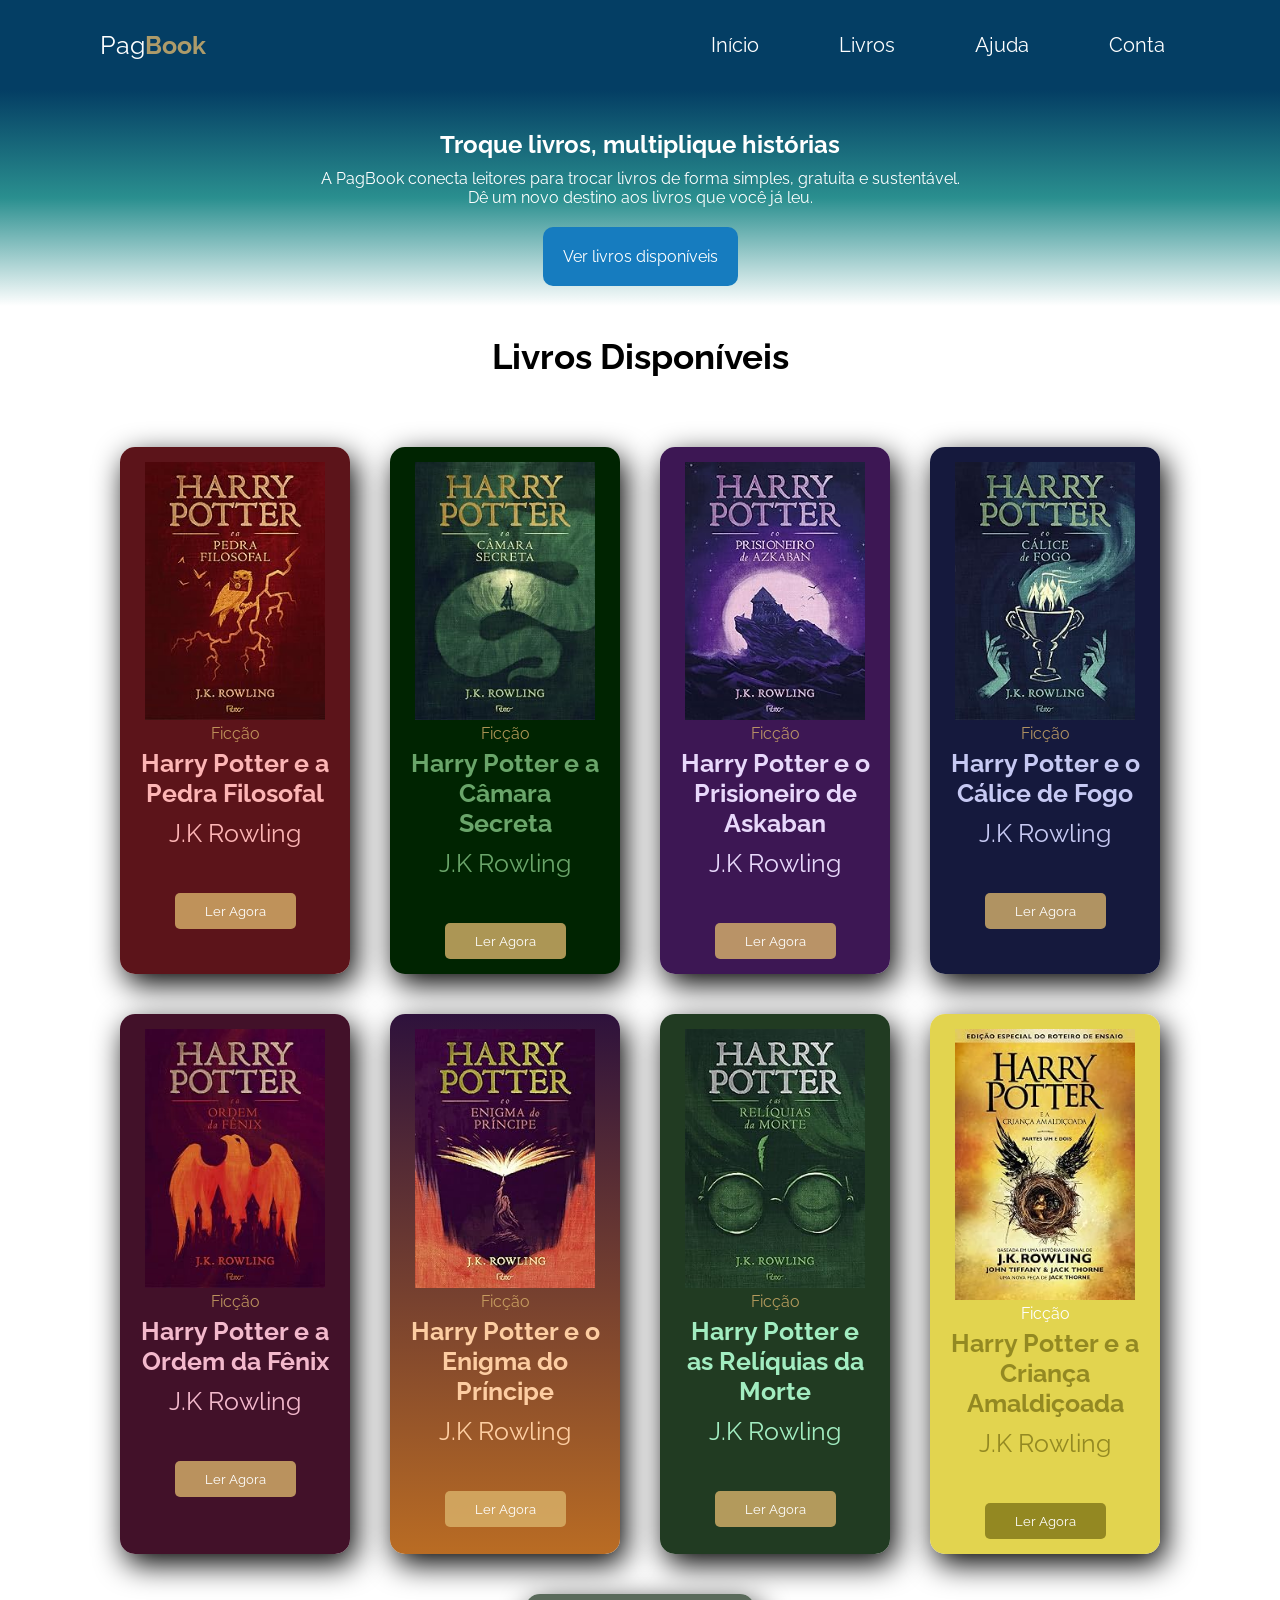
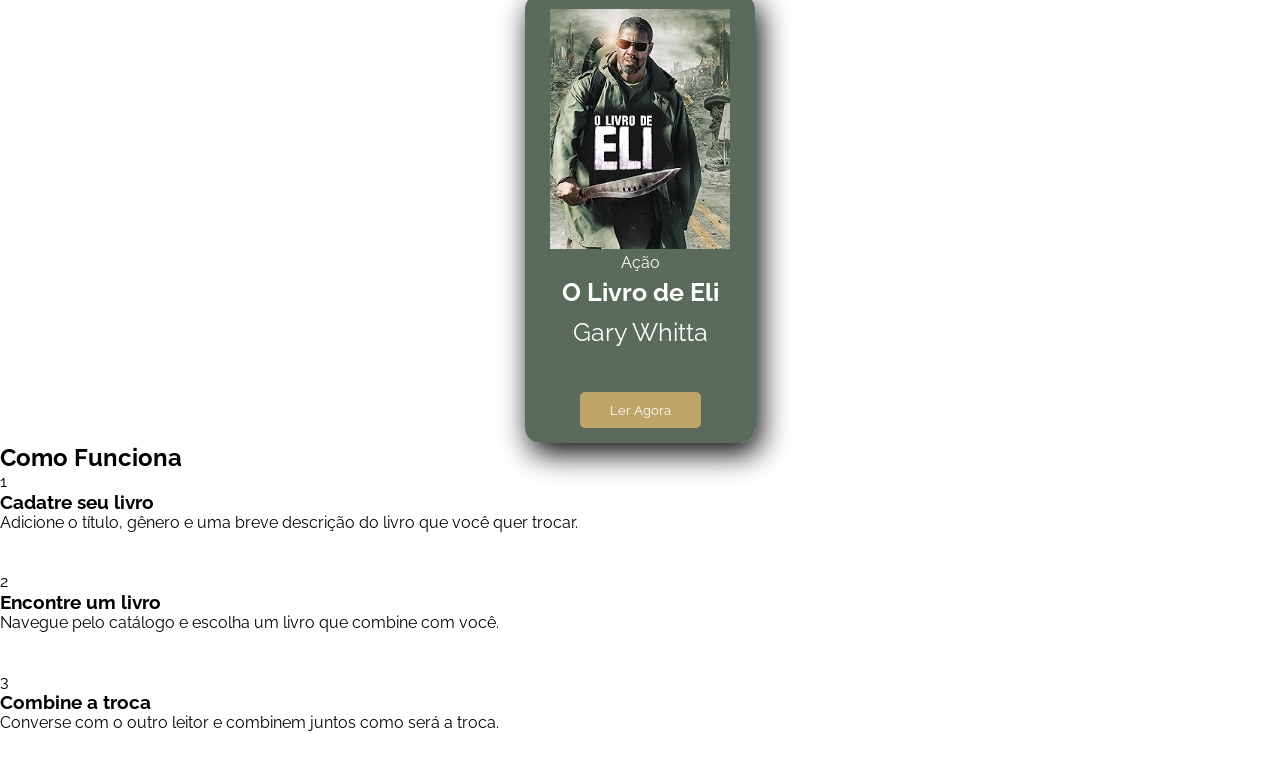
==== troca-livros/index.html @ a3a56540 "Add files via upload" ====
<!DOCTYPE html>
<html lang="pt-br">

<head>
    <meta charset="UTF-8">
    <meta name="viewport" content="width=device-width, initial-scale=1.0">
    <link rel="stylesheet" href="style.css">
    <title>Troca Livros</title>
</head>

<body>

     <!------ Nome Logo ------>

    <header>
        <div id="nome-logo">Pag<span>Book</span></div>
        <nav>
            <ul>
                <li> <a class="menu" href="#"> Início </a> </li>
                <li> <a class="menu" href="#"> Livros </a> </li>
                <li> <a class="menu" href="#"> Ajuda </a> </li>
                <li> <a class="menu" href="#"> Conta </a></li>
            </ul>
        </nav>
    </header>

    <!------ Banner Principal ------>

    <section class="banner-principal">
        <h1>Troque livros, multiplique histórias</h1>
        <p>A PagBook conecta leitores para trocar livros de forma simples, gratuita e sustentável. <br> Dê um novo
            destino aos livros que você já leu.</p>
        <a id="btn-ver-livros" href="#livros"> Ver livros disponíveis</a>

    </section>

    <h2 class="area-titulo"> Livros Disponíveis </h2>

    <!------ Grade Livros ------>

    <section class="grade-livros">

        <div class="card-livro">
            <img src="img/harry-potter-e-a-pedra-filosofal.jpg" alt="" class="foto-livro">
            <div class="info-livro">
                <span class="categoria-livro"> Ficção </span>
                <h3 class="titulo-livro"> Harry Potter e a Pedra Filosofal </h3>
                <p class="titulo-livro"> J.K Rowling </p>
                <button class="btn-livros">Ler Agora</button>
            </div>
        </div>
        
        <div class="card-livro fundo-livro-verde-escuro">
            <img src="img/harry-potter-e-a-camara-secreta.jpg" alt="" class="foto-livro">
            <div class="info-livro">
                <span class="categoria-livro"> Ficção </span>
                <h3 class="titulo-livro titulo-livro-verde-escuro"> Harry Potter e a Câmara Secreta</h3>
                <p class="titulo-livro titulo-livro-verde-escuro"> J.K Rowling </p>
                <button class="btn-livros btn-livros-verde-escuro">Ler Agora</button>
            </div>
        </div>

        <div class="card-livro fundo-livro-roxo">
            <img src="img/harry-potter-e-o-prisioneiro-de-askaban.jpg" alt="" class="foto-livro">
            <div class="info-livro">
                <span class="categoria-livro"> Ficção </span>
                <h3 class="titulo-livro titulo-livro-roxo"> Harry Potter e o Prisioneiro de Askaban </h3>
                <p class="titulo-livro titulo-livro-roxo"> J.K Rowling </p>
                <button class="btn-livros btn-livros-roxo">Ler Agora</button>
            </div>
        </div>

        <div class="card-livro fundo-livro-azul">
            <img src="img/harry-potter-e-o-calice-de-fogo.jpg" alt="" class="foto-livro">
            <div class="info-livro">
                <span class="categoria-livro"> Ficção </span>
                <h3 class="titulo-livro titulo-livro-azul"> Harry Potter e o Cálice de Fogo</h3>
                <p class="titulo-livro titulo-livro-azul"> J.K Rowling </p>
                <button class="btn-livros btn-livros-azul">Ler Agora</button>
            </div>
        </div>

        <div class="card-livro fundo-livro-vinho">
            <img src="img/harry-potter-e-a-ordem-da-fenix.jpg" alt="" class="foto-livro">
            <div class="info-livro">
                <span class="categoria-livro"> Ficção </span>
                <h3 class="titulo-livro titulo-livro-vinho"> Harry Potter e a Ordem da Fênix</h3>
                <p class="titulo-livro titulo-livro-vinho"> J.K Rowling </p>
                <button class="btn-livros btn-livros-vinho">Ler Agora</button>
            </div>
        </div>

        <div class="card-livro fundo-livro-laranja">
            <img src="img/harry-potter-e-o-enigma-do-priscipe.jpg" alt="" class="foto-livro">
            <div class="info-livro">
                <span class="categoria-livro"> Ficção </span>
                <h3 class="titulo-livro titulo-livro-laranja"> Harry Potter e o Enigma do Príncipe</h3>
                <p class="titulo-livro titulo-livro-laranja"> J.K Rowling </p>
                <button class="btn-livros btn-livros-laranja">Ler Agora</button>
            </div>
        </div>

        <div class="card-livro fundo-livro-verde">
            <img src="img/harry-potter-e-as-reliquias-da-morte.jpg" alt="" class="foto-livro">
            <div class="info-livro">
                <span class="categoria-livro"> Ficção </span>
                <h3 class="titulo-livro titulo-livro-verde"> Harry Potter e as Relíquias da Morte</h3>
                <p class="titulo-livro titulo-livro-verde"> J.K Rowling </p>
                <button class="btn-livros btn-livros-verde">Ler Agora</button>
            </div>
        </div>

        <div class="card-livro fundo-livro-amarelo">
            <img src="img/harry-potter-e-a-criança-amaldiçoada.jpg" alt="" class="foto-livro">
            <div class="info-livro">
                <span class="categoria-livro-amarelo"> Ficção </span>
                <h3 class="titulo-livro titulo-livro-amarelo"> Harry Potter e a Criança Amaldiçoada</h3>
                <p class="titulo-livro titulo-livro-amarelo"> J.K Rowling </p>
                <button class="btn-livros btn-livros-amarelo">Ler Agora</button>
            </div>
        </div>

        <div class="card-livro fundo-livro-eli">
            <img src="img/o-livro-de-eli.jpg" alt="" class="foto-livro">
            <div class="info-livro">
                <span class="categoria-livro-eli"> Ação </span>
                <h3 class="titulo-livro titulo-livro-eli"> O Livro de Eli</h3>
                <p class="titulo-livro titulo-livro-eli"> Gary Whitta </p>
                <button class="btn-livros btn-livros-eli">Ler Agora</button>
            </div>
        </div>

    </section>

    <!------ Como Funciona ------>
    
    <section class="ajuda">
        <h2> Como Funciona </h2>
        <div class="todos-passos">
            <div class="passos">
                <samp class="numero-passo">1</samp>
                <h3> Cadatre seu livro </h3>
                <p> Adicione o título, gênero e uma breve descrição do livro que você quer trocar.</p>
            </div>
        </div>
        <div class="todos-passos">
            <div class="passos">
                <samp class="numero-passo">2</samp>
                <h3> Encontre um livro </h3>
                <p> Navegue pelo catálogo e escolha um livro que combine com você.</p>
            </div>
        </div>
        <div class="todos-passos">
            <div class="passos">
                <samp class="numero-passo">3</samp>
                <h3> Combine a troca </h3>
                <p> Converse com o outro leitor e combinem juntos como será a troca.</p>
            </div>
        </div>
    </section>

</body>

</html>
---- troca-livros/style.css ----
@import url('https://fonts.googleapis.com/css2?family=Raleway:ital,wght@0,100..900;1,100..900&display=swap');

:root{
    --azul-principal:#2a8f8f;
    --azul-escuro:#043e64;
    --laranja-principal:#e98f53;
    --roxo-escuro:#210831c5;
    --branco:#FFF;
    --amarelo-claro:#dbb46cc9;
}

*{
    margin: 0;

    font-family: "Raleway", sans-serif;
    font-optical-sizing: auto;
    font-weight: weight;
    font-style: normal;
    
}

header{
    background-color: #043e64;
    display: flex;
    justify-content: space-between;
    align-items: center;
    color: #FFF;
    max-width: 100vw;
    height: 10vh;
    padding: 0 100px ;
}

#nome-logo{
    font-weight: 400;
    font-size: 25px;
}

span{
    font-weight: 700;
    font-size: 25px;
    color: #dbb46cc9;
}

ul{
    display: flex;
    gap: 50px;
    list-style: none;
}

.menu{
    display: inline-block;
    text-decoration: none;
    color: #FFF;
    padding: 10px 15px;
    transition: 0.3s;
    font-size: 20px;
}

.menu:hover{
    color: #167CBF;
    background-color: rgba(255,255,255, 0.8);
    border-radius: 10px;
    border: #043e64;
    box-shadow: 3px 3px 3px #022a45;
    
}


.banner-principal{
    text-align: center;
    padding: 40px 200px; 
    background-image:linear-gradient(#043e64,#2a8f8f,#ffffff);
    color: #FFF;
}

h1{
    margin-bottom: 10px;
}

p{
    margin-bottom: 40px;
}

#btn-ver-livros{
    background-color: #167CBF;
    text-decoration: none;
    color: #ffffff;
    padding: 20px;
    border-radius: 10px;
}

#btn-ver-livros:hover{
    background-color: #043e64;
    border: none;

}

.foto-livro{
    max-width: 90%;
    background-color: #ffffff;
    margin: 0px auto;
}

.grade-livros{
    max-width: 90vw;
    margin: 0px auto;
    display: flex;
    justify-content: center;
    gap: 40px;
    flex-wrap: wrap;
}

.area-titulo{
    text-align: center;
    font-size: 35px;
    margin-top: 30px;
    margin-bottom: 70px;
}
.card-livro{
    width: 200px;
    text-align: center;
    border-radius: 6px;
    background-color: rgba(82, 5, 11, 0.938);
    padding: 15px;
    box-shadow: 5px 10px 30px #000000;
    overflow: hidden;
    border-radius: 15px;
}

.btn-livros{
    background-color: #dbb46cc9;
    padding: 10px 30px;
    color: var(--branco);
    border: none;
    border-radius: 5px;
}

.btn-livros:hover{
    background-color: rgba(82, 5, 11, 0.938);
}

.categoria-livro{
    font-size: 16px;
    font-weight: 400;
    color: #dbb46cc9;
    padding: 5px;
}

.titulo-livro{
    font-size: 25px;
    color: #fdb5b5;
    padding: 5px;
}

.fundo-livro-verde-escuro{
    background-color: rgb(0, 36, 1);
}
.btn-livros-verde-escuro:hover{
    background-color:  rgb(0, 36, 1);
}
.titulo-livro-verde-escuro{
    color: rgb(106, 165, 106);
}

.fundo-livro-roxo{
    background-color: rgba(49, 8, 73, 0.938);
}
.btn-livros-roxo:hover{
    background-color:  rgba(49, 8, 73, 0.938);
}
.titulo-livro-roxo{
    color: #ecdcfffa;
}

.fundo-livro-azul{
    background-color: rgba(6, 10, 48, 0.938);
}
.btn-livros-azul:hover{
    background-color:  rgba(6, 10, 48, 0.938);
}
.titulo-livro-azul{
    color: #cacdf7fa;
}

.fundo-livro-vinho{
    background-color: rgba(54, 2, 27, 0.938);
}
.btn-livros-vinho:hover{
    background-color:  rgba(54, 2, 27, 0.938);
}
.titulo-livro-vinho{
    color: rgba(255, 196, 216, 0.938);
}

.fundo-livro-laranja{
    background: linear-gradient(rgba(42, 13, 56, 0.979),rgba(184, 105, 31, 0.979)) ;
}
.btn-livros-laranja:hover{
    background-color:  rgba(184, 105, 31, 0.979);
}
.titulo-livro-laranja{
    color: rgba(255, 208, 164, 0.979);
}

.fundo-livro-verde{
    background-color: rgba(19, 46, 20, 0.938);
}
.btn-livros-verde:hover{
    background-color:  rgba(19, 46, 20, 0.938);
}
.titulo-livro-verde{
    color: #a5f1c5fa;
}

.fundo-livro-amarelo{
    background-color: rgba(226, 211, 75, 0.973);
}
.btn-livros-amarelo:hover{
    background-color:  rgba(226, 211, 75, 0.973);
}
.btn-livros-amarelo{
    background-color: rgba(124, 114, 21, 0.767);
}
.titulo-livro-amarelo{
    color: rgba(124, 114, 21, 0.767);
}
.categoria-livro-amarelo{
    color: #FFF;
    font-size: 16px;
    font-weight: 400;
}

.fundo-livro-eli{
    background-color: rgba(79, 97, 80, 0.938);
}
.btn-livros-eli:hover{
    background-color:  rgba(79, 97, 80, 0.938);
}
.titulo-livro-eli{
    color: #fff;
}
.categoria-livro-eli{
    color: #FFF;
    font-size: 16px;
    font-weight: 400;
}
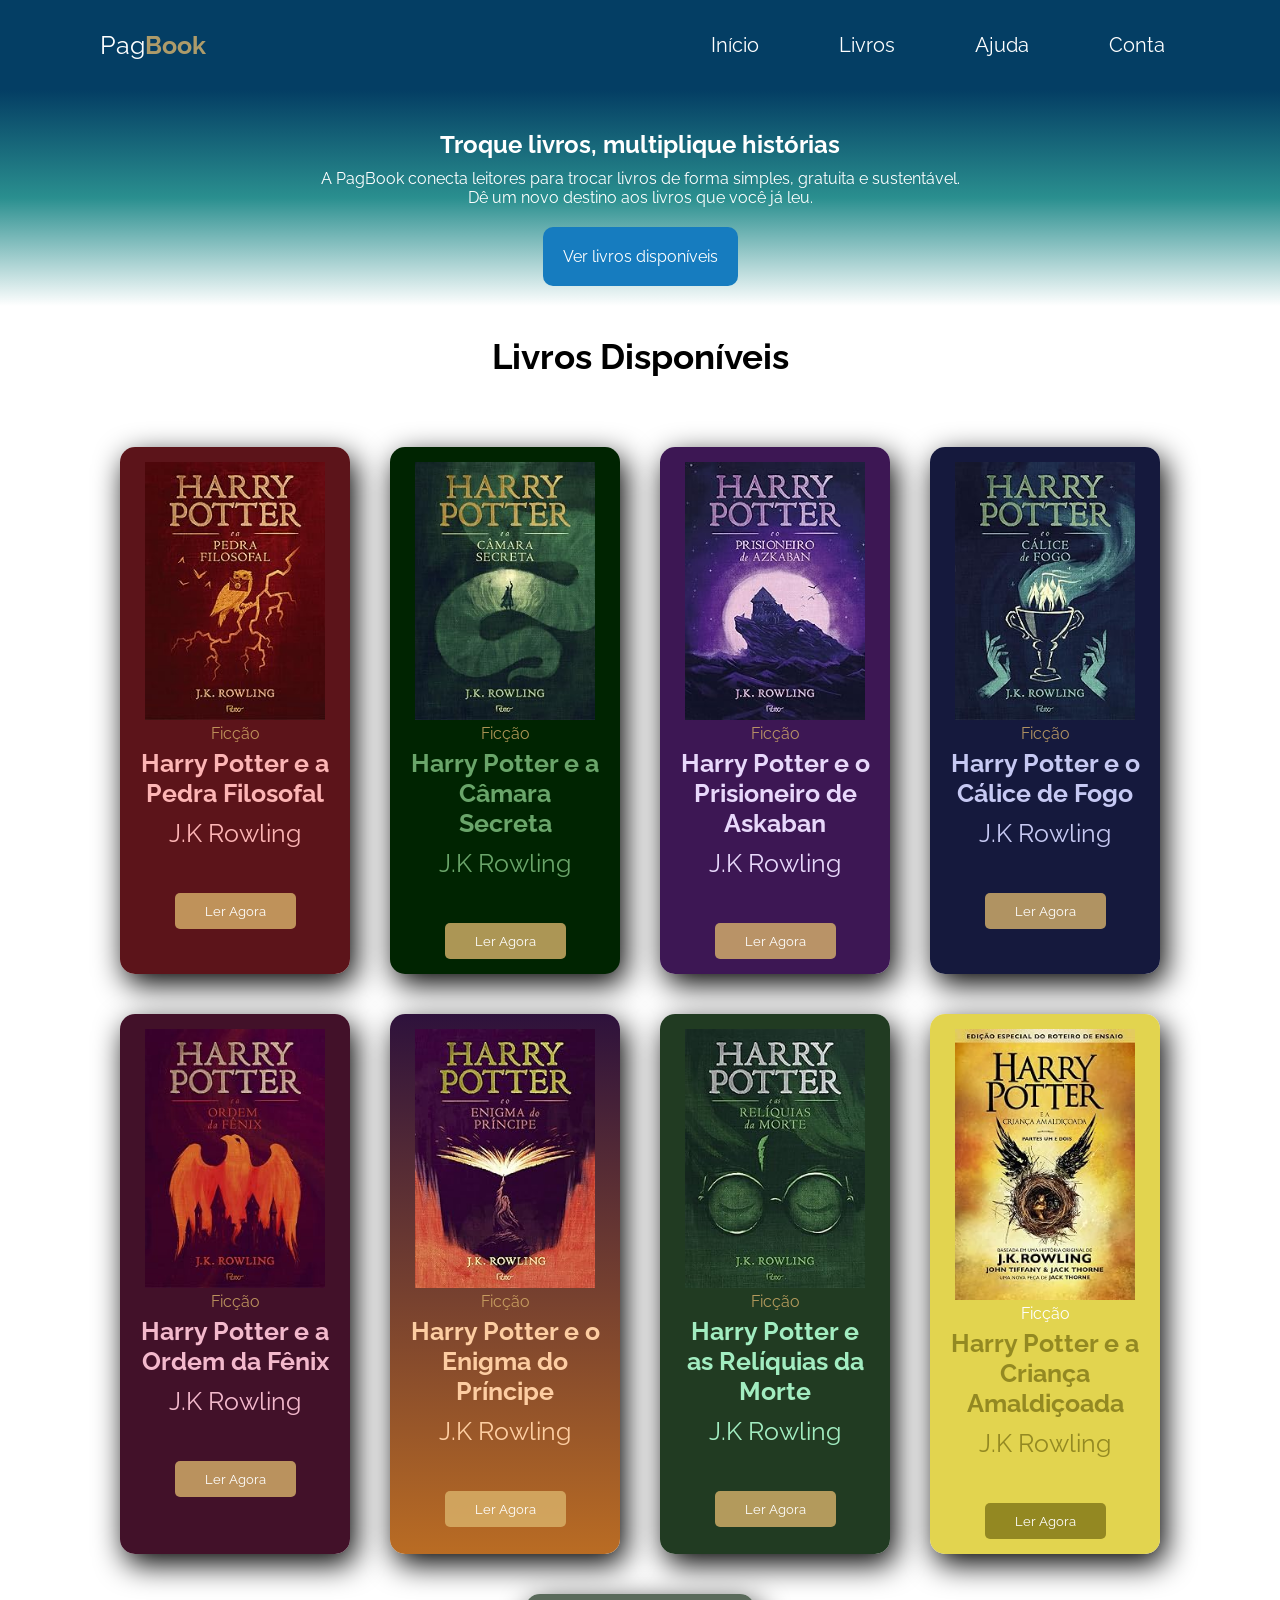
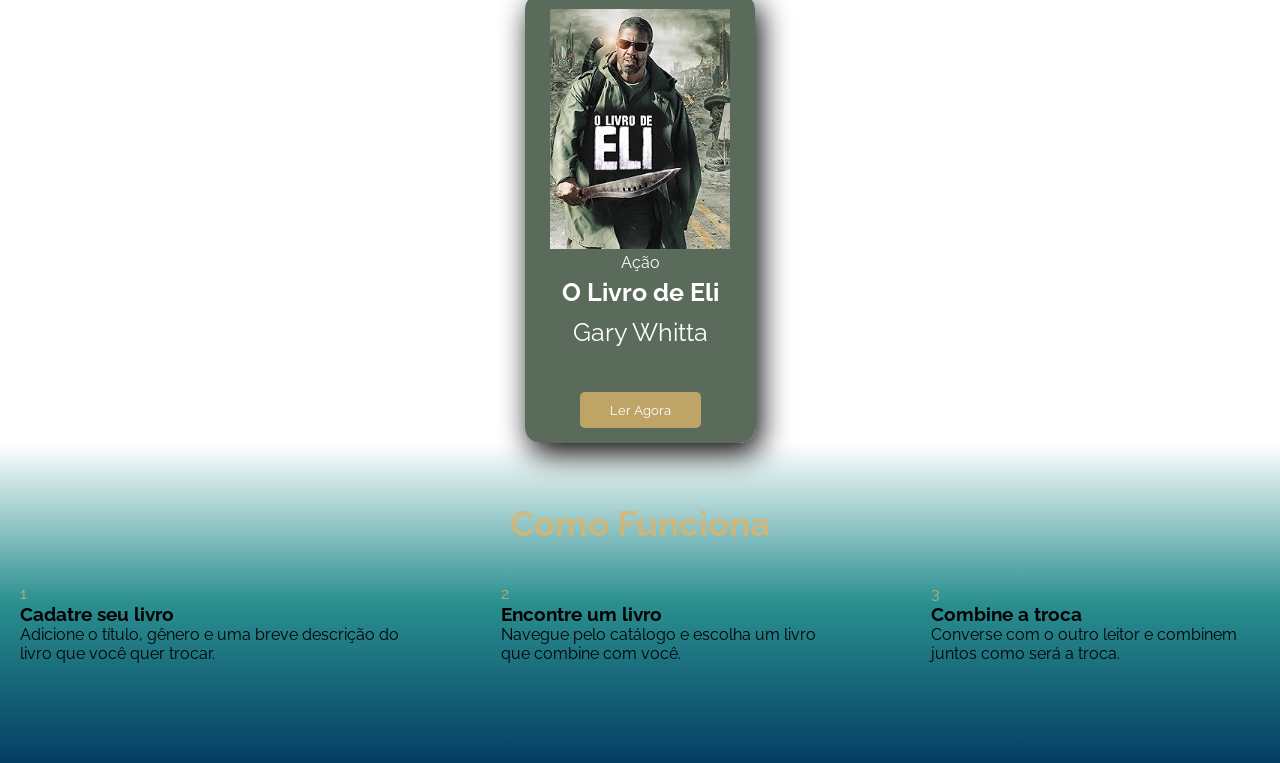
==== commit 34723767: "Add files via upload" ====
--- a/troca-livros/index.html
+++ b/troca-livros/index.html
@@ -142,15 +142,13 @@
                 <h3> Cadatre seu livro </h3>
                 <p> Adicione o título, gênero e uma breve descrição do livro que você quer trocar.</p>
             </div>
-        </div>
-        <div class="todos-passos">
+
             <div class="passos">
                 <samp class="numero-passo">2</samp>
                 <h3> Encontre um livro </h3>
                 <p> Navegue pelo catálogo e escolha um livro que combine com você.</p>
             </div>
-        </div>
-        <div class="todos-passos">
+            
             <div class="passos">
                 <samp class="numero-passo">3</samp>
                 <h3> Combine a troca </h3>
--- a/troca-livros/style.css
+++ b/troca-livros/style.css
@@ -243,4 +243,28 @@
     color: #FFF;
     font-size: 16px;
     font-weight: 400;
+}
+
+/* Seção como Funciona */
+
+.ajuda{
+    background: linear-gradient(#FFF,#2a8f8f,#043e64);
+    padding: 60px 20px;
+}
+
+.ajuda h2{
+    color: var(--amarelo-claro);
+    text-align: center;
+    margin-bottom: 40px;
+    font-size: 35px;
+}
+
+.todos-passos{
+    display: flex;
+    justify-content: center;
+    gap: 100px;
+}
+
+.numero-passo{
+    color: var(--amarelo-claro);
 }
